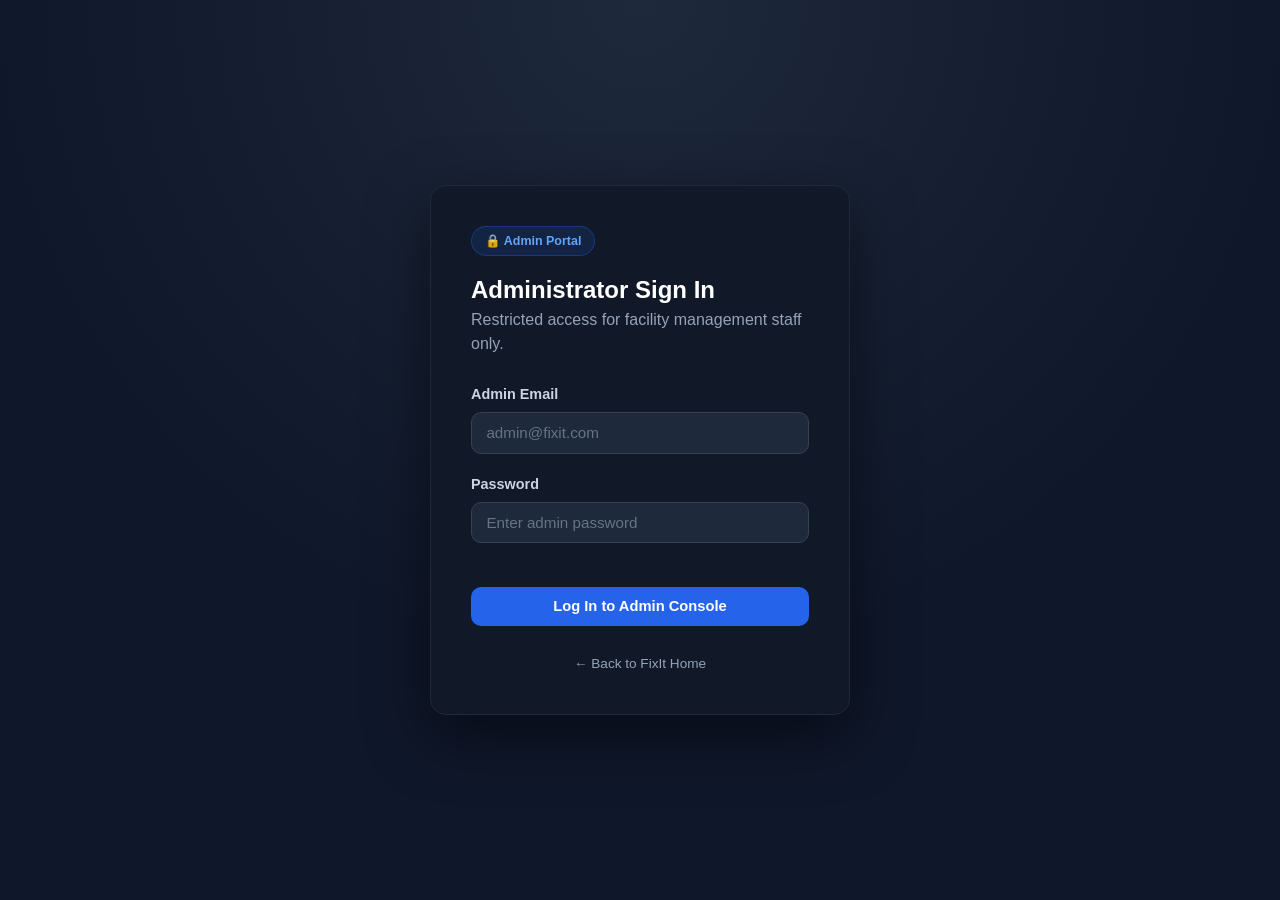
==== admin-complaints.html @ 3162a8fe "Add complete web 1 project" ====
<!DOCTYPE html>
<html lang="en">
<head>
  <meta charset="UTF-8">
  <meta name="viewport" content="width=device-width, initial-scale=1.0">
  <title>All Complaints — FixIt Admin</title>
  <link rel="stylesheet" href="css/style.css">
  <link rel="stylesheet" href="css/admin.css">
</head>
<body class="admin-body">

  <div class="admin-shell">
    <aside class="admin-sidebar">
      <a href="admin-dashboard.html" class="logo">
        <div class="logo-icon">⚡</div>
        <span>FixIt Admin</span>
      </a>
      <ul class="admin-nav">
        <li><a href="admin-dashboard.html" class="admin-nav-link">📊 Dashboard</a></li>
        <li><a href="admin-complaints.html" class="admin-nav-link active">📋 All Complaints</a></li>
        <li><a href="admin-complaints.html?status=Pending" class="admin-nav-link">⏳ Pending</a></li>
        <li><a href="admin-complaints.html?status=In%20Progress" class="admin-nav-link">⚙️ In Progress</a></li>
        <li><a href="admin-complaints.html?status=Resolved" class="admin-nav-link">✓ Resolved</a></li>
      </ul>
      <div class="admin-sidebar-footer">
        <div style="font-size: 0.85rem; margin-bottom: 0.75rem; color: #94a3b8;">
          Signed in as<br><strong class="current-admin-name" style="color: white;">Admin</strong>
        </div>
        <a href="#" class="btn btn-outline btn-sm btn-logout btn-block" style="color: #cbd5e1; border-color: #334155;">Logout</a>
      </div>
    </aside>

    <main class="admin-main">
      <div class="admin-topbar">
        <div>
          <button class="admin-toggle">☰</button>
          <h1>All Complaints</h1>
          <p>Search, filter, and update the status of any submitted report.</p>
        </div>
      </div>

      <div class="filters-bar">
        <input type="text" id="admin-search-input" class="form-control" placeholder="Search by ID, title, user, or location...">
        <select id="admin-filter-category" class="form-control">
          <option value="">All Categories</option>
          <option value="Electrical">Electrical</option>
          <option value="Plumbing">Plumbing</option>
          <option value="Internet / Wi-Fi">Internet / Wi-Fi</option>
          <option value="Cleaning">Cleaning</option>
          <option value="Furniture">Furniture</option>
          <option value="Maintenance">Maintenance</option>
          <option value="Safety">Safety</option>
        </select>
        <select id="admin-filter-priority" class="form-control">
          <option value="">All Priorities</option>
          <option value="Low">Low</option>
          <option value="Medium">Medium</option>
          <option value="High">High</option>
        </select>
        <select id="admin-filter-status" class="form-control">
          <option value="">All Statuses</option>
          <option value="Pending">Pending</option>
          <option value="In Progress">In Progress</option>
          <option value="Resolved">Resolved</option>
        </select>
      </div>

      <div id="admin-no-results" class="empty-state" style="display: none;">
        <div class="empty-state-icon">🔍</div>
        <h3>No matching reports found</h3>
        <p>Try changing your search or filters.</p>
      </div>

      <div id="admin-complaints-table-wrap" class="table-card">
        <div class="table-wrap">
          <table class="data-table">
            <thead>
              <tr>
                <th>ID</th><th>Problem</th><th>Category</th><th>Priority</th>
                <th>User</th><th>Location</th><th>Date</th><th>Status</th><th>Action</th>
              </tr>
            </thead>
            <tbody id="admin-complaints-table-body"></tbody>
          </table>
        </div>
      </div>
    </main>
  </div>

  <script src="js/main.js"></script>
  <script src="js/auth.js"></script>
  <script src="js/complaints.js"></script>
  <script src="js/admin.js"></script>
</body>
</html>
---- css/style.css ----
/* =========================================================
   FixIt — Global Stylesheet (style.css)
   Design tokens + shared components used across every page.
   ========================================================= */

:root {
  --primary: #2563eb;
  --primary-dark: #1d4ed8;
  --primary-light: #eff6ff;
  --primary-border: #bfdbfe;
  --accent: #06b6d4;

  --success: #16a34a;
  --success-light: #f0fdf4;
  --warning: #d97706;
  --warning-light: #fffbeb;
  --danger: #dc2626;
  --danger-light: #fef2f2;
  --purple: #7c3aed;
  --purple-light: #f5f3ff;

  --text-main: #0f172a;
  --text-muted: #64748b;
  --bg-page: #f8fafc;
  --bg-surface: #ffffff;
  --border-color: #e2e8f0;

  --radius-sm: 6px;
  --radius-md: 10px;
  --radius-lg: 16px;
  --radius-full: 999px;

  --shadow-sm: 0 1px 2px rgba(15, 23, 42, 0.06);
  --shadow-md: 0 4px 12px rgba(15, 23, 42, 0.08);
  --shadow-lg: 0 12px 32px rgba(15, 23, 42, 0.12);

  --transition: all 0.18s ease;
}

* { box-sizing: border-box; }

html, body {
  margin: 0;
  padding: 0;
}

body {
  font-family: 'Segoe UI', -apple-system, BlinkMacSystemFont, Roboto, Helvetica, Arial, sans-serif;
  background-color: var(--bg-page);
  color: var(--text-main);
  line-height: 1.5;
  min-height: 100vh;
  display: flex;
  flex-direction: column;
}

main { flex: 1; }

.container {
  max-width: 1180px;
  margin: 0 auto;
  padding: 0 1.5rem;
}

h1, h2, h3, h4 { margin: 0; font-weight: 700; color: var(--text-main); }
p { color: var(--text-muted); margin: 0; }
a { color: var(--primary); text-decoration: none; }

/* ---------- Navbar ---------- */
.navbar {
  background: var(--bg-surface);
  border-bottom: 1px solid var(--border-color);
  position: sticky;
  top: 0;
  z-index: 100;
}

.nav-container {
  display: flex;
  align-items: center;
  justify-content: space-between;
  height: 68px;
}

.logo {
  display: flex;
  align-items: center;
  gap: 0.5rem;
  font-size: 1.25rem;
  font-weight: 800;
  color: var(--text-main);
}

.logo-icon {
  width: 36px;
  height: 36px;
  border-radius: var(--radius-md);
  background: linear-gradient(135deg, var(--primary), var(--accent));
  color: white;
  display: flex;
  align-items: center;
  justify-content: center;
  font-size: 1.1rem;
}

.nav-links {
  list-style: none;
  display: flex;
  align-items: center;
  gap: 1.75rem;
  margin: 0;
  padding: 0;
}

.nav-link {
  color: var(--text-muted);
  font-weight: 600;
  font-size: 0.95rem;
  padding: 0.4rem 0;
  border-bottom: 2px solid transparent;
  transition: var(--transition);
}

.nav-link:hover, .nav-link.active {
  color: var(--primary);
  border-bottom-color: var(--primary);
}

.nav-toggle {
  display: none;
  background: none;
  border: none;
  font-size: 1.5rem;
  cursor: pointer;
  color: var(--text-main);
}

/* ---------- Buttons ---------- */
.btn {
  display: inline-flex;
  align-items: center;
  justify-content: center;
  gap: 0.4rem;
  padding: 0.65rem 1.25rem;
  border-radius: var(--radius-md);
  font-weight: 600;
  font-size: 0.92rem;
  border: 1px solid transparent;
  cursor: pointer;
  transition: var(--transition);
  white-space: nowrap;
}

.btn-primary {
  background-color: var(--primary);
  color: white;
}
.btn-primary:hover { background-color: var(--primary-dark); }

.btn-secondary {
  background-color: var(--bg-surface);
  color: var(--text-main);
  border-color: var(--border-color);
}
.btn-secondary:hover { border-color: var(--primary); color: var(--primary); }

.btn-outline {
  background: transparent;
  color: var(--text-main);
  border-color: var(--border-color);
}
.btn-outline:hover { border-color: var(--danger); color: var(--danger); }

.btn-danger { background-color: var(--danger); color: white; }
.btn-danger:hover { background-color: #b91c1c; }

.btn-sm { padding: 0.45rem 0.9rem; font-size: 0.85rem; }
.btn-block { width: 100%; }
.btn:disabled { opacity: 0.6; cursor: not-allowed; }

/* ---------- Forms ---------- */
.form-group { margin-bottom: 1.25rem; }

.form-label {
  display: block;
  font-weight: 600;
  font-size: 0.9rem;
  margin-bottom: 0.4rem;
  color: var(--text-main);
}

.form-control {
  width: 100%;
  padding: 0.7rem 0.9rem;
  border: 1px solid var(--border-color);
  border-radius: var(--radius-md);
  font-size: 0.95rem;
  font-family: inherit;
  color: var(--text-main);
  background-color: var(--bg-surface);
  transition: var(--transition);
}

.form-control:focus {
  outline: none;
  border-color: var(--primary);
  box-shadow: 0 0 0 3px var(--primary-light);
}

textarea.form-control { min-height: 140px; resize: vertical; }

.form-hint { font-size: 0.8rem; color: var(--text-muted); margin-top: 0.35rem; }
.field-error { font-size: 0.8rem; color: var(--danger); margin-top: 0.35rem; display: none; }
.form-control.invalid { border-color: var(--danger); }

.form-card {
  background: var(--bg-surface);
  border: 1px solid var(--border-color);
  border-radius: var(--radius-lg);
  box-shadow: var(--shadow-sm);
  padding: 2.25rem;
  max-width: 720px;
  margin: 2.5rem auto;
}

.form-header { margin-bottom: 1.75rem; }
.form-header h2 { font-size: 1.6rem; margin-bottom: 0.4rem; }

/* ---------- Section header ---------- */
.section-header {
  display: flex;
  align-items: center;
  justify-content: space-between;
  margin-bottom: 1.25rem;
}
.section-title { font-size: 1.4rem; }

/* ---------- Status badges ---------- */
.badge {
  display: inline-flex;
  align-items: center;
  gap: 0.3rem;
  padding: 0.28rem 0.7rem;
  border-radius: var(--radius-full);
  font-size: 0.78rem;
  font-weight: 700;
}

.badge-pending { background: var(--warning-light); color: var(--warning); }
.badge-in-progress { background: var(--primary-light); color: var(--primary); }
.badge-resolved { background: var(--success-light); color: var(--success); }

.badge-low { background: var(--success-light); color: var(--success); }
.badge-medium { background: var(--warning-light); color: var(--warning); }
.badge-high { background: var(--danger-light); color: var(--danger); }

/* ---------- Empty state ---------- */
.empty-state {
  text-align: center;
  padding: 3.5rem 1.5rem;
  background: var(--bg-surface);
  border: 1px dashed var(--border-color);
  border-radius: var(--radius-lg);
}
.empty-state-icon { font-size: 2.6rem; margin-bottom: 0.75rem; }
.empty-state h3 { margin-bottom: 0.4rem; }
.empty-state p { max-width: 380px; margin: 0 auto 1.25rem auto; }

/* ---------- Toast notifications ---------- */
#toast-container {
  position: fixed;
  top: 1.25rem;
  right: 1.25rem;
  z-index: 1000;
  display: flex;
  flex-direction: column;
  gap: 0.6rem;
}

.toast {
  min-width: 260px;
  max-width: 340px;
  padding: 0.85rem 1.1rem;
  border-radius: var(--radius-md);
  box-shadow: var(--shadow-lg);
  font-size: 0.9rem;
  font-weight: 600;
  color: white;
  display: flex;
  align-items: center;
  gap: 0.5rem;
  animation: toast-in 0.25s ease;
}

@keyframes toast-in {
  from { transform: translateX(30px); opacity: 0; }
  to { transform: translateX(0); opacity: 1; }
}

.toast-success { background-color: var(--success); }
.toast-error { background-color: var(--danger); }
.toast-info { background-color: var(--primary); }

/* ---------- Footer ---------- */
.footer {
  background: var(--bg-surface);
  border-top: 1px solid var(--border-color);
  padding: 1.5rem 0;
  margin-top: auto;
}
.footer-content {
  display: flex;
  align-items: center;
  justify-content: space-between;
  font-size: 0.85rem;
  color: var(--text-muted);
  flex-wrap: wrap;
  gap: 0.5rem;
}

/* ---------- Status tracker ---------- */
.status-tracker {
  display: flex;
  align-items: center;
  margin: 1.5rem 0;
}
.tracker-step {
  flex: 1;
  text-align: center;
  position: relative;
}
.tracker-dot {
  width: 34px;
  height: 34px;
  border-radius: 50%;
  background: var(--border-color);
  color: white;
  display: flex;
  align-items: center;
  justify-content: center;
  font-weight: 700;
  margin: 0 auto 0.5rem auto;
  font-size: 0.9rem;
  transition: var(--transition);
}
.tracker-label { font-size: 0.82rem; font-weight: 600; color: var(--text-muted); }
.tracker-line {
  position: absolute;
  top: 17px;
  left: -50%;
  width: 100%;
  height: 3px;
  background: var(--border-color);
  z-index: -1;
}
.tracker-step:first-child .tracker-line { display: none; }

.tracker-step.done .tracker-dot { background: var(--success); }
.tracker-step.done .tracker-label { color: var(--success); }
.tracker-step.done .tracker-line { background: var(--success); }
.tracker-step.active .tracker-dot { background: var(--primary); }
.tracker-step.active .tracker-label { color: var(--primary); }

/* ---------- Responsive ---------- */
@media (max-width: 860px) {
  .nav-links {
    position: absolute;
    top: 68px;
    left: 0;
    right: 0;
    background: var(--bg-surface);
    border-bottom: 1px solid var(--border-color);
    flex-direction: column;
    align-items: flex-start;
    padding: 1rem 1.5rem;
    gap: 1rem;
    display: none;
    box-shadow: var(--shadow-md);
  }
  .nav-links.open { display: flex; }
  .nav-toggle { display: block; }
  .footer-content { flex-direction: column; text-align: center; }
}
---- css/admin.css ----
/* =========================================================
   FixIt — Admin Interface Stylesheet (admin.css)
   Structured, professional management-console styling.
   ========================================================= */

body.admin-body { background-color: #0f172a10; }

.admin-shell {
  display: flex;
  min-height: 100vh;
}

/* ---------- Sidebar ---------- */
.admin-sidebar {
  width: 250px;
  flex-shrink: 0;
  background: #0f172a;
  color: #cbd5e1;
  display: flex;
  flex-direction: column;
  padding: 1.5rem 1.1rem;
  position: sticky;
  top: 0;
  height: 100vh;
}

.admin-sidebar .logo { color: white; margin-bottom: 2rem; padding: 0 0.4rem; }

.admin-nav { list-style: none; padding: 0; margin: 0; display: flex; flex-direction: column; gap: 0.25rem; flex: 1; }

.admin-nav-link {
  display: flex;
  align-items: center;
  gap: 0.65rem;
  padding: 0.7rem 0.9rem;
  border-radius: var(--radius-md);
  color: #cbd5e1;
  font-weight: 600;
  font-size: 0.92rem;
  transition: var(--transition);
}
.admin-nav-link:hover { background: rgba(255,255,255,0.06); color: white; }
.admin-nav-link.active { background: var(--primary); color: white; }

.admin-sidebar-footer { border-top: 1px solid rgba(255,255,255,0.1); padding-top: 1rem; margin-top: 1rem; }

/* ---------- Main content area ---------- */
.admin-main {
  flex: 1;
  min-width: 0;
  padding: 2rem 2.25rem 3rem 2.25rem;
}

.admin-topbar {
  display: flex;
  align-items: center;
  justify-content: space-between;
  margin-bottom: 1.75rem;
  flex-wrap: wrap;
  gap: 1rem;
}
.admin-topbar h1 { font-size: 1.5rem; }
.admin-topbar p { margin-top: 0.2rem; }

.admin-toggle {
  display: none;
  background: var(--bg-surface);
  border: 1px solid var(--border-color);
  border-radius: var(--radius-md);
  padding: 0.5rem 0.7rem;
  cursor: pointer;
}

/* ---------- Admin stat cards ---------- */
.admin-stats-grid {
  display: grid;
  grid-template-columns: repeat(auto-fit, minmax(190px, 1fr));
  gap: 1.1rem;
  margin-bottom: 2rem;
}
.admin-stat-card {
  background: var(--bg-surface);
  border: 1px solid var(--border-color);
  border-radius: var(--radius-lg);
  padding: 1.35rem;
  box-shadow: var(--shadow-sm);
}
.admin-stat-card .stat-value { font-size: 1.75rem; }
.admin-stat-card .stat-label { margin-top: 0.3rem; }

/* ---------- Table ---------- */
.table-card {
  background: var(--bg-surface);
  border: 1px solid var(--border-color);
  border-radius: var(--radius-lg);
  box-shadow: var(--shadow-sm);
  overflow: hidden;
}

.table-wrap { overflow-x: auto; }

table.data-table {
  width: 100%;
  border-collapse: collapse;
  font-size: 0.88rem;
  min-width: 760px;
}

.data-table th {
  text-align: left;
  background: var(--bg-page);
  color: var(--text-muted);
  font-weight: 700;
  font-size: 0.75rem;
  text-transform: uppercase;
  letter-spacing: 0.4px;
  padding: 0.85rem 1rem;
  border-bottom: 1px solid var(--border-color);
}

.data-table td {
  padding: 0.85rem 1rem;
  border-bottom: 1px solid var(--border-color);
  vertical-align: middle;
  color: var(--text-main);
}

.data-table tbody tr:hover { background: var(--bg-page); }
.data-table tbody tr:last-child td { border-bottom: none; }

.status-select {
  padding: 0.35rem 0.6rem;
  border-radius: var(--radius-sm);
  border: 1px solid var(--border-color);
  font-size: 0.82rem;
  font-weight: 600;
  background: var(--bg-surface);
}

/* ---------- Admin login distinct look ---------- */
.admin-auth-page {
  background: radial-gradient(circle at 50% 0%, #1e293b 0%, #0f172a 60%);
  min-height: 100vh;
  display: flex;
  align-items: center;
  justify-content: center;
  padding: 2rem 1rem;
}
.admin-auth-card {
  background: #111827;
  border: 1px solid #1f2937;
  border-radius: var(--radius-lg);
  box-shadow: 0 20px 60px rgba(0,0,0,0.5);
  max-width: 420px;
  width: 100%;
  padding: 2.5rem;
  color: #e2e8f0;
}
.admin-auth-card h2 { color: white; }
.admin-auth-card p { color: #94a3b8; }
.admin-auth-card .form-label { color: #cbd5e1; }
.admin-auth-card .form-control {
  background: #1e293b;
  border-color: #334155;
  color: white;
}
.admin-auth-card .form-control::placeholder { color: #64748b; }
.admin-auth-badge {
  display: inline-flex;
  align-items: center;
  gap: 0.4rem;
  background: rgba(37, 99, 235, 0.15);
  color: #60a5fa;
  border: 1px solid rgba(37,99,235,0.35);
  padding: 0.3rem 0.8rem;
  border-radius: var(--radius-full);
  font-size: 0.78rem;
  font-weight: 700;
  margin-bottom: 1rem;
}

@media (max-width: 900px) {
  .admin-sidebar {
    position: fixed;
    left: -260px;
    z-index: 200;
    transition: left 0.2s ease;
    box-shadow: var(--shadow-lg);
  }
  .admin-sidebar.open { left: 0; }
  .admin-main { padding: 1.5rem 1.1rem 3rem 1.1rem; }
  .admin-toggle { display: inline-flex; }
}
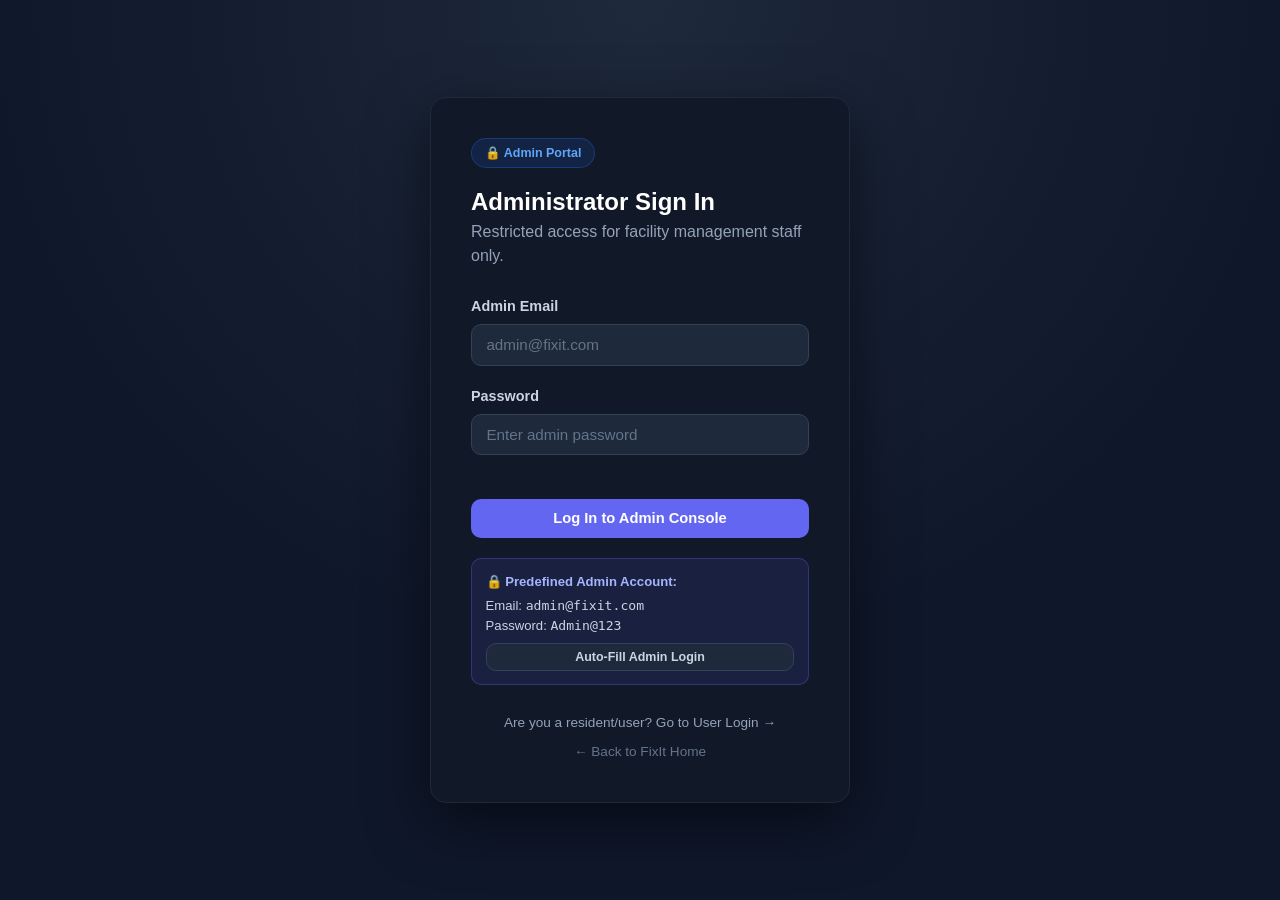
==== commit ba4b211a: "Updated my project with new changes" ====
--- a/admin-complaints.html
+++ b/admin-complaints.html
@@ -21,6 +21,7 @@
         <li><a href="admin-complaints.html?status=Pending" class="admin-nav-link">⏳ Pending</a></li>
         <li><a href="admin-complaints.html?status=In%20Progress" class="admin-nav-link">⚙️ In Progress</a></li>
         <li><a href="admin-complaints.html?status=Resolved" class="admin-nav-link">✓ Resolved</a></li>
+        <li><a href="admin-complaints.html?status=Closed" class="admin-nav-link">🎉 Closed</a></li>
       </ul>
       <div class="admin-sidebar-footer">
         <div style="font-size: 0.85rem; margin-bottom: 0.75rem; color: #94a3b8;">
@@ -62,6 +63,7 @@
           <option value="Pending">Pending</option>
           <option value="In Progress">In Progress</option>
           <option value="Resolved">Resolved</option>
+          <option value="Closed">Closed</option>
         </select>
       </div>
 
--- a/css/style.css
+++ b/css/style.css
@@ -249,6 +249,7 @@
 .badge-pending { background: var(--warning-light); color: var(--warning); }
 .badge-in-progress { background: var(--primary-light); color: var(--primary); }
 .badge-resolved { background: var(--success-light); color: var(--success); }
+.badge-closed { background: #ecfdf5; color: #047857; border: 1px solid #a7f3d0; }
 
 .badge-low { background: var(--success-light); color: var(--success); }
 .badge-medium { background: var(--warning-light); color: var(--warning); }
